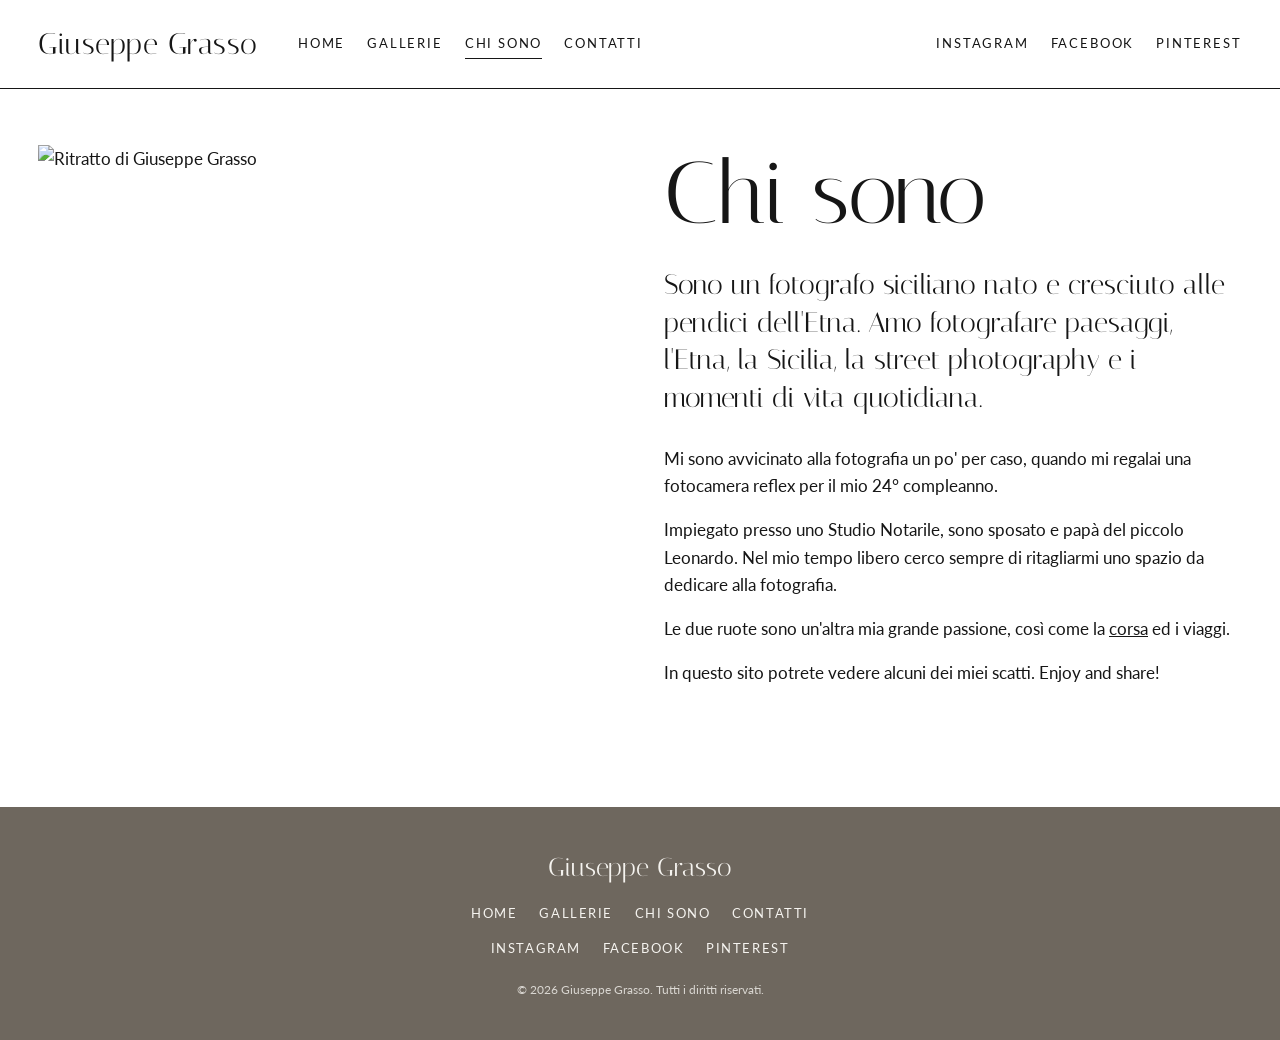
==== chi-sono.html @ 0d7d6e3c "Intestazione come nell'esempio e layout più largo - nome e menu a sinistra, social a destra, su tutt" ====
<!DOCTYPE html>
<html lang="it-it">
<head>
  <meta charset="utf-8">
  <meta name="viewport" content="width=device-width, initial-scale=1">
  <title>Chi sono – Giuseppe Grasso, fotografo siciliano</title>
  <meta name="description" content="Mi chiamo Giuseppe Grasso, fotografo siciliano appassionato di paesaggi, Etna e street photography.">
  <link rel="canonical" href="https://peppegrasso.it/chi-sono.html">
  <meta property="og:type" content="website">
  <meta property="og:title" content="Chi sono – Giuseppe Grasso, fotografo siciliano">
  <meta property="og:description" content="Mi chiamo Giuseppe Grasso, fotografo siciliano appassionato di paesaggi, Etna e street photography.">
  <meta property="og:url" content="https://peppegrasso.it/chi-sono.html">
  <meta property="og:image" content="https://peppegrasso.it/images/about.jpg">
  <link rel="preconnect" href="https://fonts.googleapis.com">
  <link rel="preconnect" href="https://fonts.gstatic.com" crossorigin>
  <link href="https://fonts.googleapis.com/css2?family=Italiana&family=Lato:wght@300;400;700&display=swap" rel="stylesheet">
  <link rel="stylesheet" href="css/site.css">
</head>
<body class="page-about">
<header class="site-header">
  <div class="header-left">
    <a class="brand" href="index.html">Giuseppe Grasso</a>
    <nav class="site-nav" aria-label="Principale">
      <a href="index.html">Home</a>
      <a href="gallerie.html">Gallerie</a>
      <a href="chi-sono.html" aria-current="page">Chi sono</a>
      <a href="contatti.html">Contatti</a>
    </nav>
  </div>
  <nav class="header-social" aria-label="Social">
    <a href="https://www.instagram.com/giuseppegrasso.me/" rel="noopener">Instagram</a>
    <a href="https://www.facebook.com/peppegrasso" rel="noopener">Facebook</a>
    <a href="https://www.pinterest.it/giuseppegrasso/boards/" rel="noopener">Pinterest</a>
  </nav>
</header>

<main>
  <section class="section about">
    <div class="about-photo">
      <img src="images/about.jpg" alt="Ritratto di Giuseppe Grasso" loading="lazy">
    </div>
    <div class="about-text">
      <h1>Chi sono</h1>
      <p class="lead">Sono un fotografo siciliano nato e cresciuto alle pendici dell'Etna. Amo fotografare paesaggi, l'Etna, la Sicilia, la street photography e i momenti di vita quotidiana.</p>
      <p>Mi sono avvicinato alla fotografia un po' per caso, quando mi regalai una fotocamera reflex per il mio 24° compleanno.</p>
      <p>Impiegato presso uno Studio Notarile, sono sposato e papà del piccolo Leonardo. Nel mio tempo libero cerco sempre di ritagliarmi uno spazio da dedicare alla fotografia.</p>
      <p>Le due ruote sono un'altra mia grande passione, così come la <a href="https://www.strava.com/athletes/12912325" rel="noopener">corsa</a> ed i viaggi.</p>
      <p>In questo sito potrete vedere alcuni dei miei scatti. Enjoy and share!</p>
    </div>
  </section>
</main>
<footer class="site-footer">
  <div class="footer-inner">
    <p class="footer-name">Giuseppe Grasso</p>
    <nav class="footer-nav" aria-label="Footer">
      <a href="index.html">Home</a>
      <a href="gallerie.html">Gallerie</a>
      <a href="chi-sono.html">Chi sono</a>
      <a href="contatti.html">Contatti</a>
    </nav>
    <p class="footer-social">
      <a href="https://www.instagram.com/giuseppegrasso.me/" rel="noopener">Instagram</a>
      <a href="https://www.facebook.com/peppegrasso" rel="noopener">Facebook</a>
      <a href="https://www.pinterest.it/giuseppegrasso/boards/" rel="noopener">Pinterest</a>
    </p>
    <p class="footer-copy">&copy; 2026 Giuseppe Grasso. Tutti i diritti riservati.</p>
  </div>
</footer>

</body>
</html>
---- css/site.css ----
/* Giuseppe Grasso – prototipo fase 3 */
:root {
  --bg: #ffffff;
  --grey: #f4f4f2;
  --text: #161616;
  --muted: #6b6b6b;
  --taupe: #6e675e;
  --taupe-text: #f5f3ef;
  --serif: 'Italiana', 'Times New Roman', serif;
  --sans: 'Lato', Arial, sans-serif;
  --gutter: clamp(16px, 3vw, 48px);
  --max: 1440px;
}
* { box-sizing: border-box; }
[hidden] { display: none !important; }
html { -webkit-text-size-adjust: 100%; }
body {
  margin: 0;
  background: var(--bg);
  color: var(--text);
  font-family: var(--sans);
  font-size: 17px;
  line-height: 1.6;
}
img { max-width: 100%; height: auto; display: block; }
a { color: inherit; }
h1, h2 { font-family: var(--serif); font-weight: 400; line-height: 1.1; margin: 0; }
h1 { font-size: clamp(48px, 7vw, 88px); }
h2 { font-size: clamp(32px, 4vw, 48px); }
p { margin: 0 0 1em; }

/* header */
.site-header {
  display: flex; flex-wrap: wrap; align-items: center; justify-content: space-between;
  gap: 12px 24px; padding: 20px var(--gutter); border-bottom: 1px solid var(--text);
}
.header-left { display: flex; flex-wrap: wrap; align-items: center; gap: 10px 40px; }
.header-social { display: flex; flex-wrap: wrap; gap: 6px 22px; }
.header-social a { font-size: 13px; text-transform: uppercase; letter-spacing: .14em; text-decoration: none; padding: 4px 0; border-bottom: 1px solid transparent; }
.header-social a:hover { border-bottom-color: var(--text); }
.brand { font-family: var(--serif); font-size: 30px; white-space: nowrap; text-decoration: none; letter-spacing: .5px; }
.site-nav { display: flex; flex-wrap: wrap; gap: 6px 22px; }
.site-nav a {
  font-size: 13px; text-transform: uppercase; letter-spacing: .14em; text-decoration: none;
  padding: 4px 0; border-bottom: 1px solid transparent;
}
.site-nav a:hover, .site-nav a[aria-current="page"] { border-bottom-color: var(--text); }

/* layout helpers */
main { display: block; }
.section { max-width: var(--max); margin: 0 auto; padding: 56px var(--gutter); }
.section-head { display: flex; align-items: baseline; justify-content: space-between; gap: 16px; margin-bottom: 24px; }
.more { font-size: 14px; text-decoration: underline; text-underline-offset: 4px; }

/* home */
.hero { position: relative; margin: 0; }
.hero img { width: 100%; height: min(78vh, 760px); min-height: 360px; object-fit: cover; }
.hero-caption {
  position: absolute; left: 0; right: 0; bottom: 0; padding: 48px var(--gutter) 28px;
  background: linear-gradient(to top, rgba(0,0,0,.45), transparent);
  color: #fff;
}
.hero-caption h1 { font-size: clamp(36px, 5vw, 64px); max-width: var(--max); margin: 0 auto; }
.genre-grid { display: grid; grid-template-columns: repeat(2, 1fr); gap: 16px; }
.genre-card { text-decoration: none; display: block; }
.genre-card img { width: 100%; aspect-ratio: 4 / 5; object-fit: cover; transition: opacity .3s; }
.genre-card:hover img { opacity: .85; }
.genre-name { display: block; margin-top: 10px; font-size: 14px; text-transform: uppercase; letter-spacing: .12em; }
.intro { padding-top: 0; }
.intro p { font-family: var(--serif); font-size: clamp(24px, 3vw, 34px); line-height: 1.3; max-width: 760px; }

/* gallerie */
.gallery-head { padding-bottom: 16px; }
.gallery-head h1 { font-size: clamp(48px, 6vw, 72px); margin-bottom: 20px; }
.toolbar { display: flex; flex-wrap: wrap; justify-content: space-between; align-items: center; gap: 16px; }
.filters, .sizes { display: flex; flex-wrap: wrap; gap: 8px; }
.chip {
  font: inherit; font-size: 13px; text-transform: uppercase; letter-spacing: .12em;
  padding: 8px 14px; border: 1px solid var(--text); background: transparent; color: var(--text); cursor: pointer;
}
.chip.is-active, .chip:hover { background: var(--text); color: #fff; }
.gallery { --cols: 4; column-count: var(--cols); column-gap: 14px; padding: 16px var(--gutter) 64px; max-width: var(--max); margin: 0 auto; }
.gallery[data-size="s"] { --cols: 6; }
.gallery[data-size="m"] { --cols: 4; }
.gallery[data-size="l"] { --cols: 2; }
.tile { margin: 0 0 14px; break-inside: avoid; }
.tile img { width: 100%; background: var(--grey); transition: opacity .3s; }
.tile-link:hover img { opacity: .88; }

/* lightbox */
.lb {
  position: fixed; inset: 0; z-index: 50; background: rgba(12,12,12,.94);
  display: flex; align-items: center; justify-content: center; padding: 56px 56px 40px;
}
.lb figure { margin: 0; max-width: 100%; max-height: 100%; text-align: center; }
.lb img { max-width: 100%; max-height: calc(100vh - 120px); margin: 0 auto; object-fit: contain; }
.lb figcaption { color: #ddd; font-size: 14px; margin-top: 10px; min-height: 1.4em; }
.lb button {
  position: absolute; background: transparent; border: 0; color: #fff; cursor: pointer;
  font-size: 40px; line-height: 1; padding: 8px 14px; font-family: var(--sans);
}
.lb-close { top: 8px; right: 8px; font-size: 36px; }
.lb-prev { left: 4px; top: 50%; transform: translateY(-50%); }
.lb-next { right: 4px; top: 50%; transform: translateY(-50%); }

/* chi sono */
.about { display: grid; grid-template-columns: 1fr 1fr; gap: 48px; align-items: start; }
.about-photo img { width: 100%; }
.about-text h1 { margin-bottom: 24px; }
.lead { font-family: var(--serif); font-size: clamp(22px, 2.4vw, 28px); line-height: 1.35; }

/* contatti */
.contact { display: grid; grid-template-columns: 1fr 1.2fr; gap: 56px; align-items: start; }
.contact-intro h1 { margin-bottom: 24px; }
.contact-intro .mail a { font-size: 18px; }
.contact-intro .where { color: var(--muted); }
.contact-form { display: flex; flex-direction: column; gap: 6px; }
.contact-form label { font-size: 13px; text-transform: uppercase; letter-spacing: .12em; margin-top: 14px; }
.contact-form input, .contact-form textarea {
  font: inherit; font-size: 16px; padding: 10px 0; border: 0; border-bottom: 1px solid var(--text);
  background: transparent; border-radius: 0; width: 100%;
}
.contact-form textarea { resize: vertical; }
.contact-form input:focus, .contact-form textarea:focus { outline: 2px solid var(--taupe); outline-offset: 2px; }
.btn {
  align-self: flex-start; margin-top: 24px; font: inherit; font-size: 14px; text-transform: uppercase; letter-spacing: .14em;
  padding: 14px 32px; background: var(--text); color: #fff; border: 0; cursor: pointer;
}
.btn:hover { background: var(--taupe); }

/* footer */
.site-footer { background: var(--taupe); color: var(--taupe-text); margin-top: 48px; }
.footer-inner { max-width: var(--max); margin: 0 auto; padding: 40px var(--gutter); display: flex; flex-direction: column; align-items: center; gap: 14px; text-align: center; }
.footer-name { font-family: var(--serif); font-size: 26px; margin: 0; }
.footer-nav, .footer-social { display: flex; flex-wrap: wrap; justify-content: center; gap: 8px 22px; margin: 0; font-size: 13px; text-transform: uppercase; letter-spacing: .12em; }
.footer-nav a, .footer-social a { color: var(--taupe-text); text-decoration: none; }
.footer-nav a:hover, .footer-social a:hover { text-decoration: underline; }
.footer-copy { margin: 8px 0 0; font-size: 12px; opacity: .8; }

/* responsive */
@media (min-width: 720px) {
  .genre-grid { grid-template-columns: repeat(5, 1fr); }
}
@media (max-width: 719px) {
  .gallery[data-size="s"] { --cols: 3; }
  .gallery[data-size="m"] { --cols: 2; }
  .gallery[data-size="l"] { --cols: 1; }
  .lb { padding: 48px 12px 32px; }
  .lb-prev, .lb-next { font-size: 34px; }
  .about, .contact { grid-template-columns: 1fr; gap: 32px; }
}

/* home: intestazione grande con il nome */
.site-header--home {
  flex-direction: column; align-items: center; justify-content: center; text-align: center;
  padding: 36px var(--gutter) 0; gap: 18px; border-bottom: 0;
}
.brand-big {
  font-family: var(--serif); font-size: clamp(54px, 9vw, 116px); line-height: 1;
  letter-spacing: .01em; text-decoration: none; text-align: center;
}
.site-header--home .site-nav {
  justify-content: center; width: 100%; max-width: var(--max);
  border-top: 1px solid var(--text); border-bottom: 1px solid var(--text);
  padding: 14px 0; margin: 0 auto;
}
/* home: card gallerie più grandi, 3 per riga (le ultime due centrate) */
@media (min-width: 720px) {
  .genre-grid { display: flex; flex-wrap: wrap; justify-content: center; gap: 24px; }
  .genre-grid .genre-card { flex: 0 0 calc((100% - 48px) / 3); }
  .genre-card img { aspect-ratio: 4 / 5; }
  .genre-name { font-size: 15px; }
}

/* gallerie: selezione impilata per genere */
.genre-nav { display: flex; flex-wrap: wrap; gap: 8px; margin-top: 24px; }
.genre-nav .chip { text-decoration: none; display: inline-block; }
.genre-nav .chip.is-active { background: var(--text); color: #fff; }
.stack { max-width: 1200px; margin: 0 auto; padding: 48px var(--gutter) 0; }
.stack-head { margin-bottom: 48px; }
.stack-head h2 { font-size: clamp(40px, 5vw, 64px); margin-bottom: 12px; }
.stack-head p { color: var(--muted); font-size: 18px; margin: 0; }
.stack-photos figure { margin: 0 0 64px; }
.stack-photos img { width: 100%; height: auto; background: var(--grey); }
.stack-foot {
  display: flex; flex-wrap: wrap; justify-content: space-between; align-items: center; gap: 20px;
  padding: 28px 0 72px; border-top: 1px solid var(--text);
}
.stack-pn { display: flex; flex-wrap: wrap; gap: 24px 40px; }
.stack-pn a { font-family: var(--serif); font-size: clamp(24px, 3vw, 34px); text-decoration: none; }
.stack-pn a:hover { text-decoration: underline; text-underline-offset: 6px; }
.btn-link {
  background: none; border: 0; padding: 0; font: inherit; font-size: 14px; cursor: pointer;
  text-decoration: underline; text-underline-offset: 4px; color: var(--text);
}
.grid-title { font-size: clamp(32px, 4vw, 48px); margin-top: 20px; }

/* home: cinque gallerie come riquadri grandi */
.home-grid { display: grid; grid-template-columns: 1fr 1fr; gap: 64px 28px; max-width: var(--max); margin: 56px auto 0; padding: 0 var(--gutter); }
.home-grid .card { text-decoration: none; display: block; }
.home-grid figure { margin: 0; }
.home-grid img { width: 100%; aspect-ratio: 4 / 3; object-fit: cover; background: var(--grey); transition: opacity .3s; }
.home-grid .card:hover img { opacity: .9; }
.home-grid figcaption { font-family: var(--serif); font-size: 28px; margin-top: 14px; }
.home-grid .card:last-child:nth-child(odd) { grid-column: 1 / -1; }
.home-grid .card:last-child:nth-child(odd) img { aspect-ratio: 21 / 8; }
.home-intro { max-width: 760px; margin: 112px auto 112px; padding: 0 var(--gutter); }
.home-intro p { font-family: var(--serif); font-size: clamp(28px, 3.4vw, 40px); line-height: 1.3; margin-bottom: 28px; }
@media (max-width: 719px) {
  .home-grid { grid-template-columns: 1fr; gap: 48px; }
  .home-grid .card:last-child:nth-child(odd) img { aspect-ratio: 4 / 3; }
  .home-grid figcaption { font-size: 24px; }
}

/* header: nome e menu a sinistra, social a destra */
@media (max-width: 719px) {
  .header-left { gap: 10px 22px; }
  .header-social { width: 100%; justify-content: flex-start; }
}
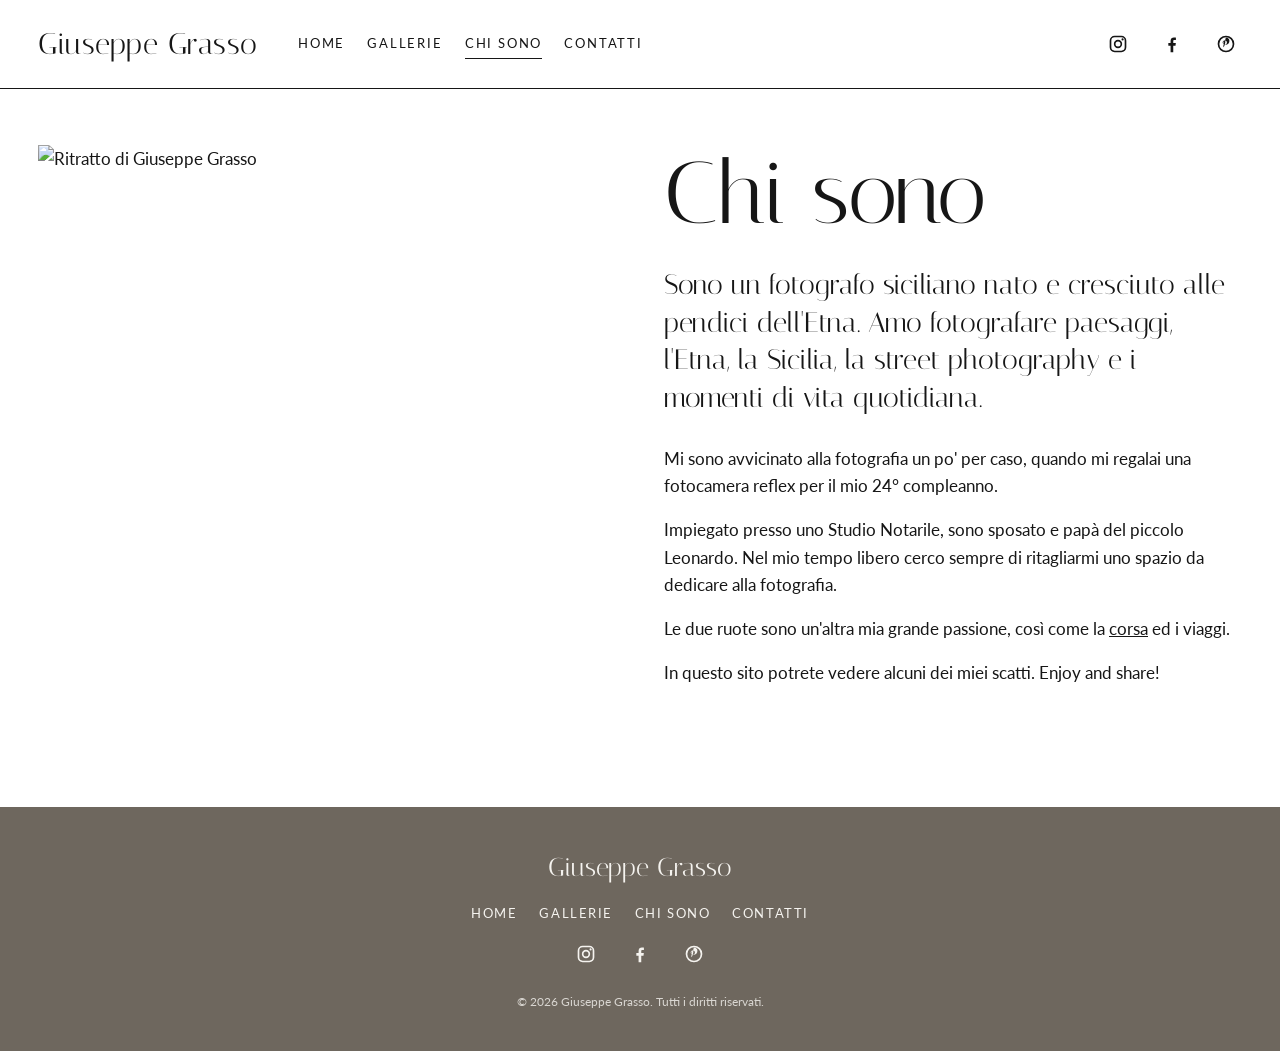
==== commit 2f24876e: "Social: icone al posto del testo, in alto e nel piè di pagina Co-Authored-By: Claude Haiku 5.5 <nore" ====
--- a/chi-sono.html
+++ b/chi-sono.html
@@ -28,9 +28,9 @@
     </nav>
   </div>
   <nav class="header-social" aria-label="Social">
-    <a href="https://www.instagram.com/giuseppegrasso.me/" rel="noopener">Instagram</a>
-    <a href="https://www.facebook.com/peppegrasso" rel="noopener">Facebook</a>
-    <a href="https://www.pinterest.it/giuseppegrasso/boards/" rel="noopener">Pinterest</a>
+    <a href="https://www.instagram.com/giuseppegrasso.me/" rel="noopener" aria-label="Instagram" title="Instagram"><svg viewBox="0 0 24 24" width="20" height="20" aria-hidden="true" focusable="false"><rect x="3" y="3" width="18" height="18" rx="5" fill="none" stroke="currentColor" stroke-width="2"/><circle cx="12" cy="12" r="4" fill="none" stroke="currentColor" stroke-width="2"/><circle cx="17.5" cy="6.5" r="1.3" fill="currentColor"/></svg></a>
+    <a href="https://www.facebook.com/peppegrasso" rel="noopener" aria-label="Facebook" title="Facebook"><svg viewBox="0 0 24 24" width="20" height="20" aria-hidden="true" focusable="false"><path fill="currentColor" d="M13.5 22v-8h2.7l.4-3.2h-3.1V8.8c0-.9.3-1.5 1.6-1.5h1.6V4.4c-.3 0-1.3-.1-2.4-.1-2.4 0-4 1.4-4 4.1v2.4H7.6V14h2.7v8z"/></svg></a>
+    <a href="https://www.pinterest.it/giuseppegrasso/boards/" rel="noopener" aria-label="Pinterest" title="Pinterest"><svg viewBox="0 0 24 24" width="20" height="20" aria-hidden="true" focusable="false"><circle cx="12" cy="12" r="9" fill="none" stroke="currentColor" stroke-width="2"/><path fill="currentColor" d="M11 7.5c-1.9 0-3 1.3-3 2.8 0 .8.3 1.4.9 1.7.1 0 .2 0 .2-.1l.1-.4c0-.1 0-.2-.1-.3-.2-.2-.3-.5-.3-.9 0-1.2.9-2.3 2.3-2.3 1.3 0 2 .8 2 1.8 0 1.4-.6 2.5-1.5 2.5-.5 0-.9-.4-.8-1 .2-.7.5-1.5.5-2 0-.5-.3-.9-.8-.9-.6 0-1.1.6-1.1 1.5 0 .5.2.9.2.9l-.7 3c-.2.9 0 2 0 2.1h.1c.1-.1.9-1.1 1.2-2.1l.5-1.9c.2.5.9.9 1.7.9 2.2 0 3.7-2 3.7-4.7 0-2-1.7-3.9-4.3-3.9z"/></svg></a>
   </nav>
 </header>
 
@@ -59,9 +59,9 @@
       <a href="contatti.html">Contatti</a>
     </nav>
     <p class="footer-social">
-      <a href="https://www.instagram.com/giuseppegrasso.me/" rel="noopener">Instagram</a>
-      <a href="https://www.facebook.com/peppegrasso" rel="noopener">Facebook</a>
-      <a href="https://www.pinterest.it/giuseppegrasso/boards/" rel="noopener">Pinterest</a>
+      <a href="https://www.instagram.com/giuseppegrasso.me/" rel="noopener" aria-label="Instagram" title="Instagram"><svg viewBox="0 0 24 24" width="20" height="20" aria-hidden="true" focusable="false"><rect x="3" y="3" width="18" height="18" rx="5" fill="none" stroke="currentColor" stroke-width="2"/><circle cx="12" cy="12" r="4" fill="none" stroke="currentColor" stroke-width="2"/><circle cx="17.5" cy="6.5" r="1.3" fill="currentColor"/></svg></a>
+      <a href="https://www.facebook.com/peppegrasso" rel="noopener" aria-label="Facebook" title="Facebook"><svg viewBox="0 0 24 24" width="20" height="20" aria-hidden="true" focusable="false"><path fill="currentColor" d="M13.5 22v-8h2.7l.4-3.2h-3.1V8.8c0-.9.3-1.5 1.6-1.5h1.6V4.4c-.3 0-1.3-.1-2.4-.1-2.4 0-4 1.4-4 4.1v2.4H7.6V14h2.7v8z"/></svg></a>
+      <a href="https://www.pinterest.it/giuseppegrasso/boards/" rel="noopener" aria-label="Pinterest" title="Pinterest"><svg viewBox="0 0 24 24" width="20" height="20" aria-hidden="true" focusable="false"><circle cx="12" cy="12" r="9" fill="none" stroke="currentColor" stroke-width="2"/><path fill="currentColor" d="M11 7.5c-1.9 0-3 1.3-3 2.8 0 .8.3 1.4.9 1.7.1 0 .2 0 .2-.1l.1-.4c0-.1 0-.2-.1-.3-.2-.2-.3-.5-.3-.9 0-1.2.9-2.3 2.3-2.3 1.3 0 2 .8 2 1.8 0 1.4-.6 2.5-1.5 2.5-.5 0-.9-.4-.8-1 .2-.7.5-1.5.5-2 0-.5-.3-.9-.8-.9-.6 0-1.1.6-1.1 1.5 0 .5.2.9.2.9l-.7 3c-.2.9 0 2 0 2.1h.1c.1-.1.9-1.1 1.2-2.1l.5-1.9c.2.5.9.9 1.7.9 2.2 0 3.7-2 3.7-4.7 0-2-1.7-3.9-4.3-3.9z"/></svg></a>
     </p>
     <p class="footer-copy">&copy; 2026 Giuseppe Grasso. Tutti i diritti riservati.</p>
   </div>
--- a/css/site.css
+++ b/css/site.css
@@ -217,3 +217,8 @@
   .header-left { gap: 10px 22px; }
   .header-social { width: 100%; justify-content: flex-start; }
 }
+
+/* icone social */
+.header-social a, .footer-social a { display: inline-flex; align-items: center; justify-content: center; line-height: 0; padding: 6px; }
+.header-social a svg { width: 20px; height: 20px; }
+.footer-social a svg { width: 20px; height: 20px; }
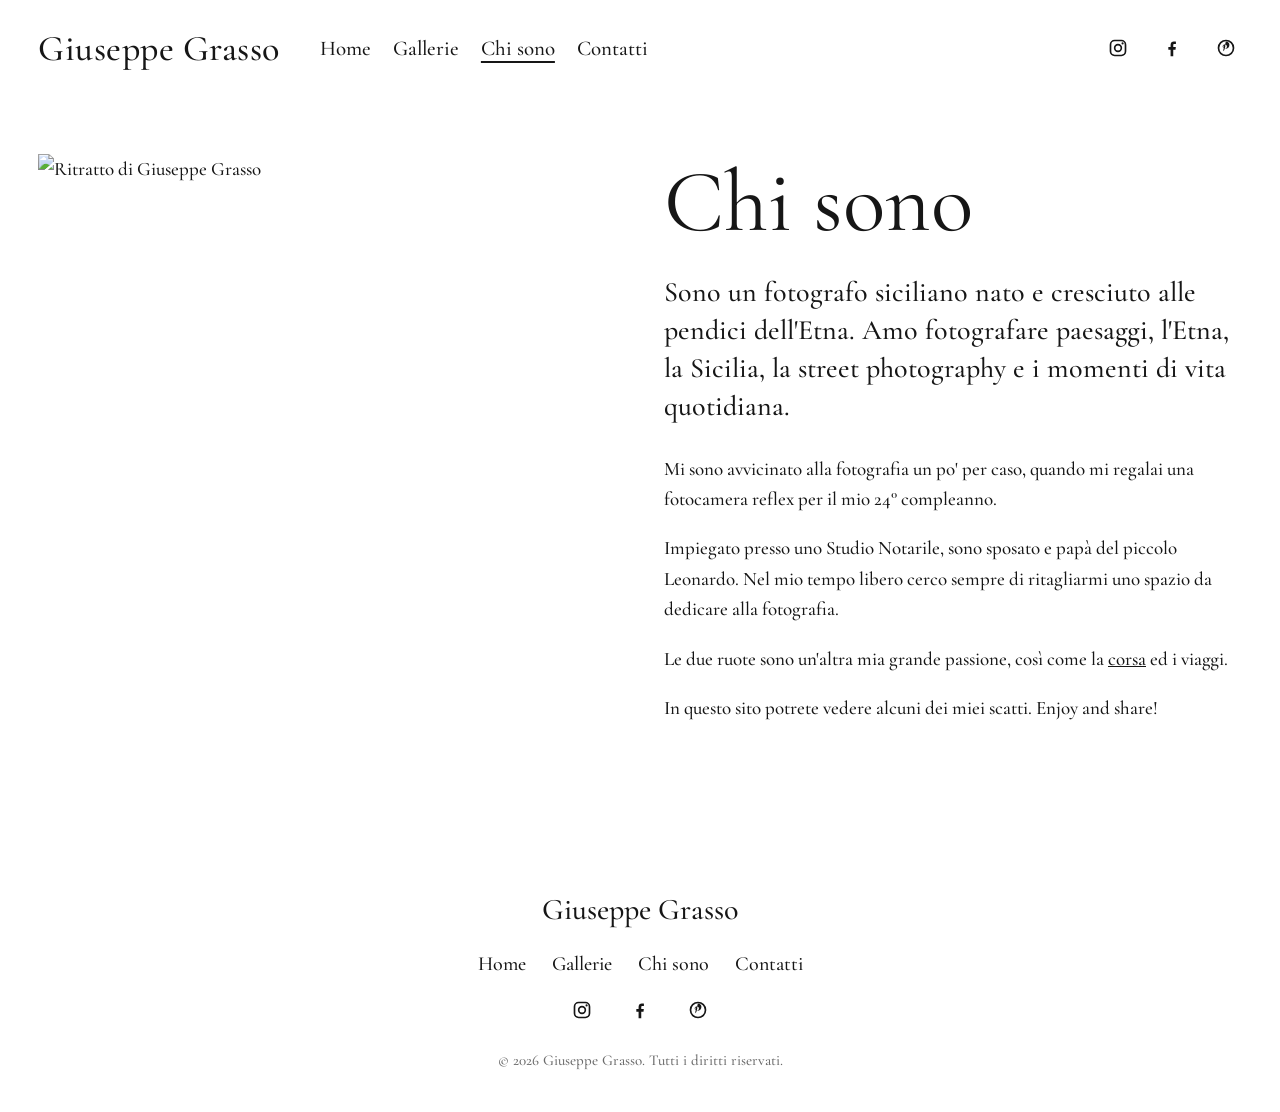
==== commit eb0e62f8: "Stile: font Cormorant Garamond, menu minuscolo, footer bianco - font come nell'esempio (Cormorant Ga" ====
--- a/chi-sono.html
+++ b/chi-sono.html
@@ -13,7 +13,7 @@
   <meta property="og:image" content="https://peppegrasso.it/images/about.jpg">
   <link rel="preconnect" href="https://fonts.googleapis.com">
   <link rel="preconnect" href="https://fonts.gstatic.com" crossorigin>
-  <link href="https://fonts.googleapis.com/css2?family=Italiana&family=Lato:wght@300;400;700&display=swap" rel="stylesheet">
+  <link href="https://fonts.googleapis.com/css2?family=Cormorant+Garamond:ital,wght@0,400;0,500;0,600;1,400&display=swap" rel="stylesheet">
   <link rel="stylesheet" href="css/site.css">
 </head>
 <body class="page-about">
--- a/css/site.css
+++ b/css/site.css
@@ -6,8 +6,8 @@
   --muted: #6b6b6b;
   --taupe: #6e675e;
   --taupe-text: #f5f3ef;
-  --serif: 'Italiana', 'Times New Roman', serif;
-  --sans: 'Lato', Arial, sans-serif;
+  --serif: 'Cormorant Garamond', Georgia, serif;
+  --sans: 'Cormorant Garamond', Georgia, serif;
   --gutter: clamp(16px, 3vw, 48px);
   --max: 1440px;
 }
@@ -19,7 +19,8 @@
   background: var(--bg);
   color: var(--text);
   font-family: var(--sans);
-  font-size: 17px;
+  font-size: 19px;
+  font-weight: 500;
   line-height: 1.6;
 }
 img { max-width: 100%; height: auto; display: block; }
@@ -32,19 +33,18 @@
 /* header */
 .site-header {
   display: flex; flex-wrap: wrap; align-items: center; justify-content: space-between;
-  gap: 12px 24px; padding: 20px var(--gutter); border-bottom: 1px solid var(--text);
+  gap: 12px 24px; padding: 20px var(--gutter);
 }
 .header-left { display: flex; flex-wrap: wrap; align-items: center; gap: 10px 40px; }
 .header-social { display: flex; flex-wrap: wrap; gap: 6px 22px; }
 .header-social a { font-size: 13px; text-transform: uppercase; letter-spacing: .14em; text-decoration: none; padding: 4px 0; border-bottom: 1px solid transparent; }
 .header-social a:hover { border-bottom-color: var(--text); }
-.brand { font-family: var(--serif); font-size: 30px; white-space: nowrap; text-decoration: none; letter-spacing: .5px; }
+.brand { font-family: var(--serif); font-size: 36px; font-weight: 500; white-space: nowrap; text-decoration: none; letter-spacing: .5px; }
 .site-nav { display: flex; flex-wrap: wrap; gap: 6px 22px; }
 .site-nav a {
-  font-size: 13px; text-transform: uppercase; letter-spacing: .14em; text-decoration: none;
-  padding: 4px 0; border-bottom: 1px solid transparent;
-}
-.site-nav a:hover, .site-nav a[aria-current="page"] { border-bottom-color: var(--text); }
+  font-size: 21px; text-decoration: none; padding: 4px 0;
+}
+.site-nav a:hover, .site-nav a[aria-current="page"] { text-decoration: underline; text-underline-offset: 6px; }
 
 /* layout helpers */
 main { display: block; }
@@ -129,13 +129,13 @@
 .btn:hover { background: var(--taupe); }
 
 /* footer */
-.site-footer { background: var(--taupe); color: var(--taupe-text); margin-top: 48px; }
+.site-footer { background: var(--bg); color: var(--text); margin-top: 48px; }
 .footer-inner { max-width: var(--max); margin: 0 auto; padding: 40px var(--gutter); display: flex; flex-direction: column; align-items: center; gap: 14px; text-align: center; }
-.footer-name { font-family: var(--serif); font-size: 26px; margin: 0; }
-.footer-nav, .footer-social { display: flex; flex-wrap: wrap; justify-content: center; gap: 8px 22px; margin: 0; font-size: 13px; text-transform: uppercase; letter-spacing: .12em; }
-.footer-nav a, .footer-social a { color: var(--taupe-text); text-decoration: none; }
+.footer-name { font-family: var(--serif); font-size: 30px; font-weight: 500; margin: 0; }
+.footer-nav, .footer-social { display: flex; flex-wrap: wrap; justify-content: center; gap: 8px 26px; margin: 0; font-size: 20px; }
+.footer-nav a, .footer-social a { color: var(--text); text-decoration: none; }
 .footer-nav a:hover, .footer-social a:hover { text-decoration: underline; }
-.footer-copy { margin: 8px 0 0; font-size: 12px; opacity: .8; }
+.footer-copy { margin: 8px 0 0; font-size: 15px; color: var(--muted); }
 
 /* responsive */
 @media (min-width: 720px) {
@@ -180,7 +180,7 @@
 .stack-head { margin-bottom: 48px; }
 .stack-head h2 { font-size: clamp(40px, 5vw, 64px); margin-bottom: 12px; }
 .stack-head p { color: var(--muted); font-size: 18px; margin: 0; }
-.stack-photos figure { margin: 0 0 64px; }
+.stack-photos figure { margin: 0 0 clamp(72px, 10vw, 140px); }
 .stack-photos img { width: 100%; height: auto; background: var(--grey); }
 .stack-foot {
   display: flex; flex-wrap: wrap; justify-content: space-between; align-items: center; gap: 20px;
@@ -196,7 +196,7 @@
 .grid-title { font-size: clamp(32px, 4vw, 48px); margin-top: 20px; }
 
 /* home: cinque gallerie come riquadri grandi */
-.home-grid { display: grid; grid-template-columns: 1fr 1fr; gap: 64px 28px; max-width: var(--max); margin: 56px auto 0; padding: 0 var(--gutter); }
+.home-grid { display: grid; grid-template-columns: 1fr 1fr; column-gap: clamp(32px, 5vw, 88px); row-gap: clamp(72px, 9vw, 140px); max-width: var(--max); margin: 56px auto 0; padding: 0 var(--gutter); }
 .home-grid .card { text-decoration: none; display: block; }
 .home-grid figure { margin: 0; }
 .home-grid img { width: 100%; aspect-ratio: 4 / 3; object-fit: cover; background: var(--grey); transition: opacity .3s; }
@@ -207,7 +207,7 @@
 .home-intro { max-width: 760px; margin: 112px auto 112px; padding: 0 var(--gutter); }
 .home-intro p { font-family: var(--serif); font-size: clamp(28px, 3.4vw, 40px); line-height: 1.3; margin-bottom: 28px; }
 @media (max-width: 719px) {
-  .home-grid { grid-template-columns: 1fr; gap: 48px; }
+  .home-grid { grid-template-columns: 1fr; row-gap: 72px; }
   .home-grid .card:last-child:nth-child(odd) img { aspect-ratio: 4 / 3; }
   .home-grid figcaption { font-size: 24px; }
 }
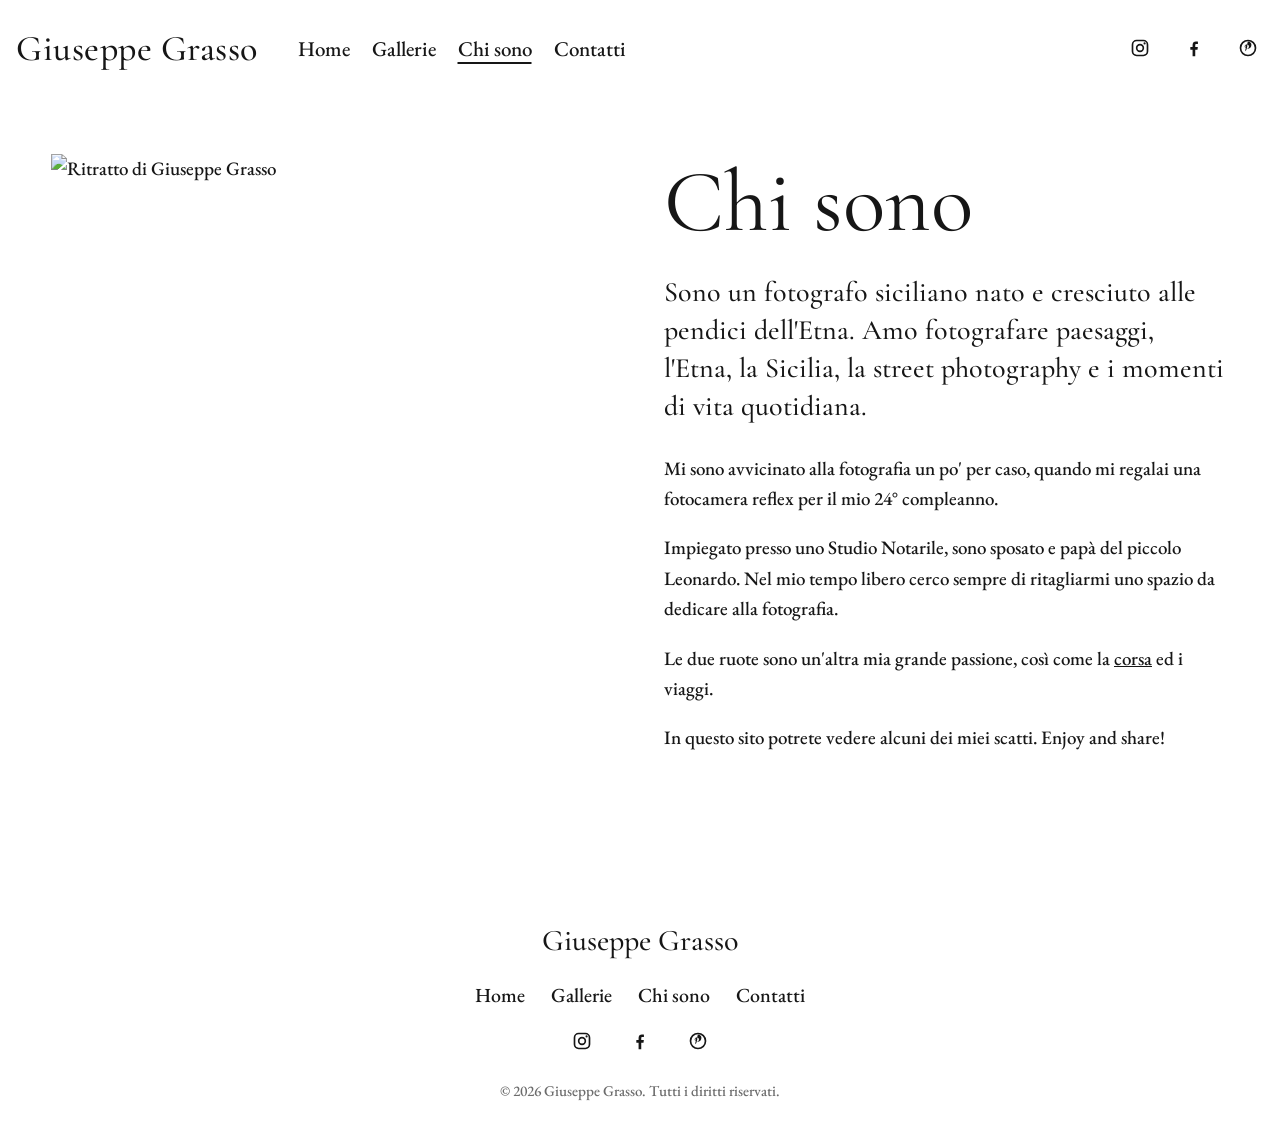
==== commit a6cf848b: "Font: EB Garamond per menu e testo Co-Authored-By: Claude Haiku 5.5 <noreply@anthropic.com> Claude-S" ====
--- a/chi-sono.html
+++ b/chi-sono.html
@@ -13,7 +13,7 @@
   <meta property="og:image" content="https://peppegrasso.it/images/about.jpg">
   <link rel="preconnect" href="https://fonts.googleapis.com">
   <link rel="preconnect" href="https://fonts.gstatic.com" crossorigin>
-  <link href="https://fonts.googleapis.com/css2?family=Cormorant+Garamond:ital,wght@0,400;0,500;0,600;1,400&display=swap" rel="stylesheet">
+  <link href="https://fonts.googleapis.com/css2?family=Cormorant+Garamond:ital,wght@0,400;0,500;0,600;1,400&family=EB+Garamond:ital,wght@0,400;0,500;1,400&display=swap" rel="stylesheet">
   <link rel="stylesheet" href="css/site.css">
 </head>
 <body class="page-about">
--- a/css/site.css
+++ b/css/site.css
@@ -7,9 +7,9 @@
   --taupe: #6e675e;
   --taupe-text: #f5f3ef;
   --serif: 'Cormorant Garamond', Georgia, serif;
-  --sans: 'Cormorant Garamond', Georgia, serif;
-  --gutter: clamp(16px, 3vw, 48px);
-  --max: 1440px;
+  --sans: 'EB Garamond', 'Cormorant Garamond', Georgia, serif;
+  --gutter: clamp(24px, 4vw, 96px);
+  --max: 1920px;
 }
 * { box-sizing: border-box; }
 [hidden] { display: none !important; }
@@ -33,7 +33,7 @@
 /* header */
 .site-header {
   display: flex; flex-wrap: wrap; align-items: center; justify-content: space-between;
-  gap: 12px 24px; padding: 20px var(--gutter);
+  gap: 12px 24px; padding: 20px clamp(16px, 1.2vw, 28px);
 }
 .header-left { display: flex; flex-wrap: wrap; align-items: center; gap: 10px 40px; }
 .header-social { display: flex; flex-wrap: wrap; gap: 6px 22px; }
@@ -176,7 +176,7 @@
 .genre-nav { display: flex; flex-wrap: wrap; gap: 8px; margin-top: 24px; }
 .genre-nav .chip { text-decoration: none; display: inline-block; }
 .genre-nav .chip.is-active { background: var(--text); color: #fff; }
-.stack { max-width: 1200px; margin: 0 auto; padding: 48px var(--gutter) 0; }
+.stack { max-width: 1400px; margin: 0 auto; padding: 48px var(--gutter) 0; }
 .stack-head { margin-bottom: 48px; }
 .stack-head h2 { font-size: clamp(40px, 5vw, 64px); margin-bottom: 12px; }
 .stack-head p { color: var(--muted); font-size: 18px; margin: 0; }
@@ -196,7 +196,7 @@
 .grid-title { font-size: clamp(32px, 4vw, 48px); margin-top: 20px; }
 
 /* home: cinque gallerie come riquadri grandi */
-.home-grid { display: grid; grid-template-columns: 1fr 1fr; column-gap: clamp(32px, 5vw, 88px); row-gap: clamp(72px, 9vw, 140px); max-width: var(--max); margin: 56px auto 0; padding: 0 var(--gutter); }
+.home-grid { display: grid; grid-template-columns: 1fr 1fr; column-gap: clamp(32px, 4.5vw, 96px); row-gap: clamp(80px, 9vw, 160px); max-width: var(--max); margin: clamp(56px, 7vw, 130px) auto 0; padding: 0 var(--gutter); }
 .home-grid .card { text-decoration: none; display: block; }
 .home-grid figure { margin: 0; }
 .home-grid img { width: 100%; aspect-ratio: 4 / 3; object-fit: cover; background: var(--grey); transition: opacity .3s; }
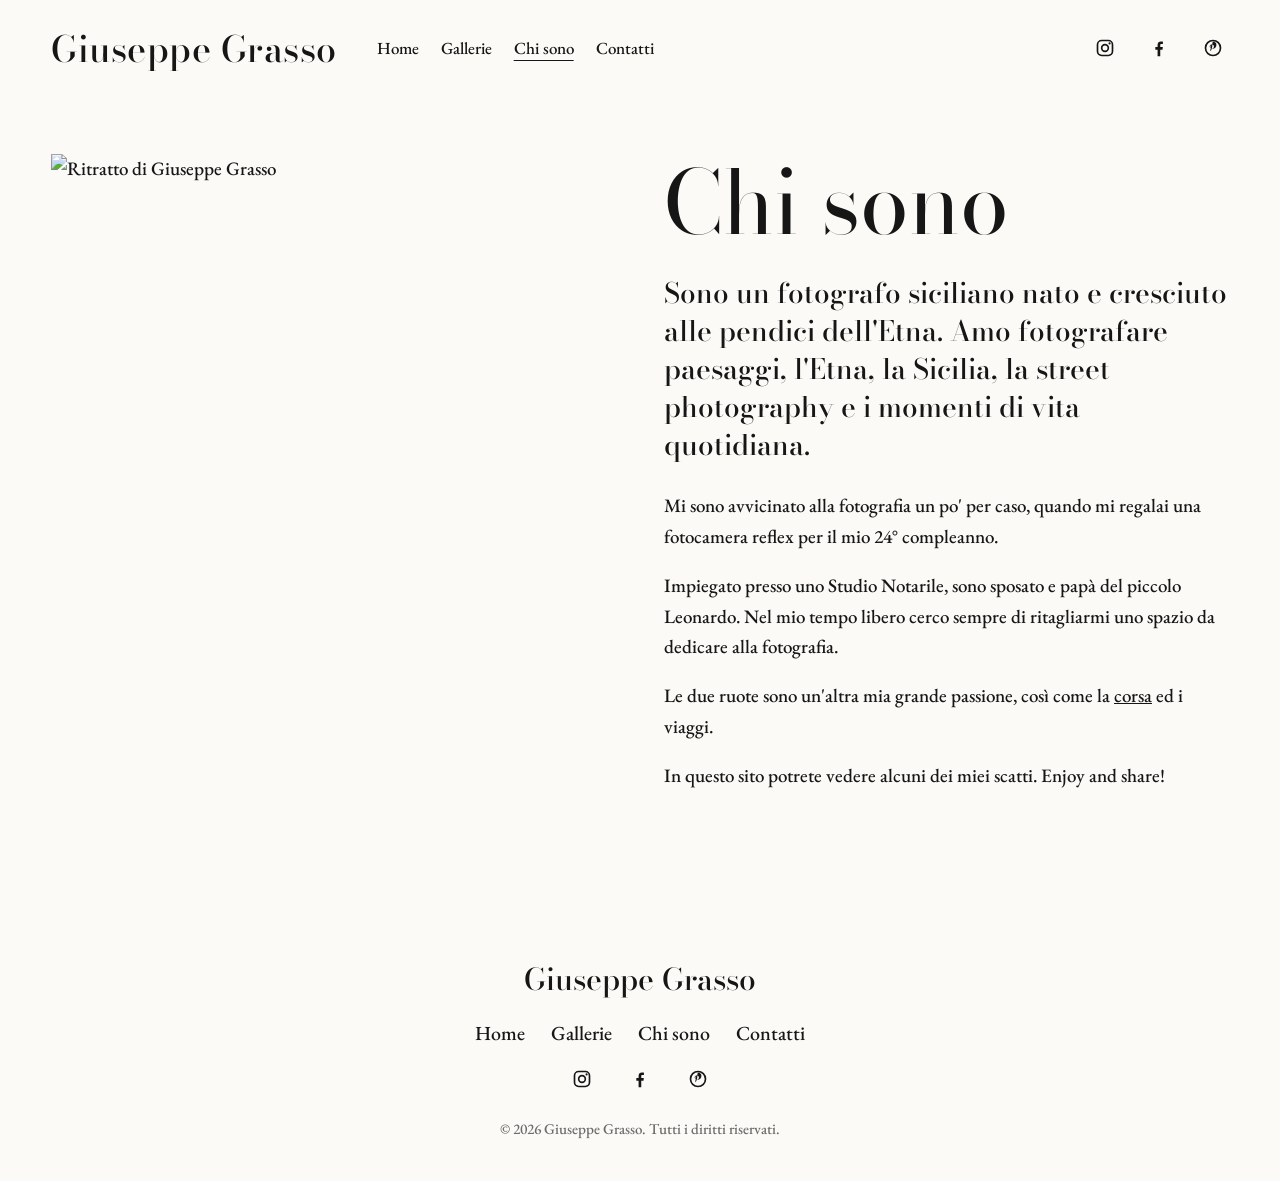
==== commit 1ab1f554: "Titoli in Bodoni Moda al posto di Cormorant Garamond Co-Authored-By: Claude Haiku 5.5 <noreply@anthr" ====
--- a/chi-sono.html
+++ b/chi-sono.html
@@ -13,7 +13,7 @@
   <meta property="og:image" content="https://peppegrasso.it/images/about.jpg">
   <link rel="preconnect" href="https://fonts.googleapis.com">
   <link rel="preconnect" href="https://fonts.gstatic.com" crossorigin>
-  <link href="https://fonts.googleapis.com/css2?family=Cormorant+Garamond:ital,wght@0,400;0,500;0,600;1,400&family=EB+Garamond:ital,wght@0,400;0,500;1,400&display=swap" rel="stylesheet">
+  <link href="https://fonts.googleapis.com/css2?family=Bodoni+Moda:ital,wght@0,400;0,500;0,600;1,400&family=EB+Garamond:ital,wght@0,400;0,500;1,400&display=swap" rel="stylesheet">
   <link rel="stylesheet" href="css/site.css">
 </head>
 <body class="page-about">
--- a/css/site.css
+++ b/css/site.css
@@ -1,13 +1,13 @@
 /* Giuseppe Grasso – prototipo fase 3 */
 :root {
-  --bg: #ffffff;
+  --bg: #fbfaf7;
   --grey: #f4f4f2;
   --text: #161616;
   --muted: #6b6b6b;
   --taupe: #6e675e;
   --taupe-text: #f5f3ef;
-  --serif: 'Cormorant Garamond', Georgia, serif;
-  --sans: 'EB Garamond', 'Cormorant Garamond', Georgia, serif;
+  --serif: 'Bodoni Moda', Georgia, serif;
+  --sans: 'EB Garamond', 'Bodoni Moda', Georgia, serif;
   --gutter: clamp(24px, 4vw, 96px);
   --max: 1920px;
 }
@@ -33,7 +33,7 @@
 /* header */
 .site-header {
   display: flex; flex-wrap: wrap; align-items: center; justify-content: space-between;
-  gap: 12px 24px; padding: 20px clamp(16px, 1.2vw, 28px);
+  gap: 12px 24px; padding: 20px var(--gutter);
 }
 .header-left { display: flex; flex-wrap: wrap; align-items: center; gap: 10px 40px; }
 .header-social { display: flex; flex-wrap: wrap; gap: 6px 22px; }
@@ -42,7 +42,7 @@
 .brand { font-family: var(--serif); font-size: 36px; font-weight: 500; white-space: nowrap; text-decoration: none; letter-spacing: .5px; }
 .site-nav { display: flex; flex-wrap: wrap; gap: 6px 22px; }
 .site-nav a {
-  font-size: 21px; text-decoration: none; padding: 4px 0;
+  font-size: 17px; text-decoration: none; padding: 4px 0;
 }
 .site-nav a:hover, .site-nav a[aria-current="page"] { text-decoration: underline; text-underline-offset: 6px; }
 
@@ -89,14 +89,15 @@
 
 /* lightbox */
 .lb {
-  position: fixed; inset: 0; z-index: 50; background: rgba(12,12,12,.94);
-  display: flex; align-items: center; justify-content: center; padding: 56px 56px 40px;
+  position: fixed; inset: 0; z-index: 50; background: rgba(251,250,247,.9);
+  backdrop-filter: blur(3px); -webkit-backdrop-filter: blur(3px);
+  display: flex; align-items: center; justify-content: center; padding: 56px 72px 40px;
 }
 .lb figure { margin: 0; max-width: 100%; max-height: 100%; text-align: center; }
-.lb img { max-width: 100%; max-height: calc(100vh - 120px); margin: 0 auto; object-fit: contain; }
-.lb figcaption { color: #ddd; font-size: 14px; margin-top: 10px; min-height: 1.4em; }
+.lb img { max-width: 100%; max-height: calc(100vh - 120px); margin: 0 auto; object-fit: contain; box-shadow: none; }
+.lb figcaption { color: var(--muted); font-size: 14px; margin-top: 10px; min-height: 1.4em; }
 .lb button {
-  position: absolute; background: transparent; border: 0; color: #fff; cursor: pointer;
+  position: absolute; background: transparent; border: 0; color: var(--text); cursor: pointer;
   font-size: 40px; line-height: 1; padding: 8px 14px; font-family: var(--sans);
 }
 .lb-close { top: 8px; right: 8px; font-size: 36px; }
@@ -176,6 +177,7 @@
 .genre-nav { display: flex; flex-wrap: wrap; gap: 8px; margin-top: 24px; }
 .genre-nav .chip { text-decoration: none; display: inline-block; }
 .genre-nav .chip.is-active { background: var(--text); color: #fff; }
+.gallery-head { max-width: 1400px; }
 .stack { max-width: 1400px; margin: 0 auto; padding: 48px var(--gutter) 0; }
 .stack-head { margin-bottom: 48px; }
 .stack-head h2 { font-size: clamp(40px, 5vw, 64px); margin-bottom: 12px; }
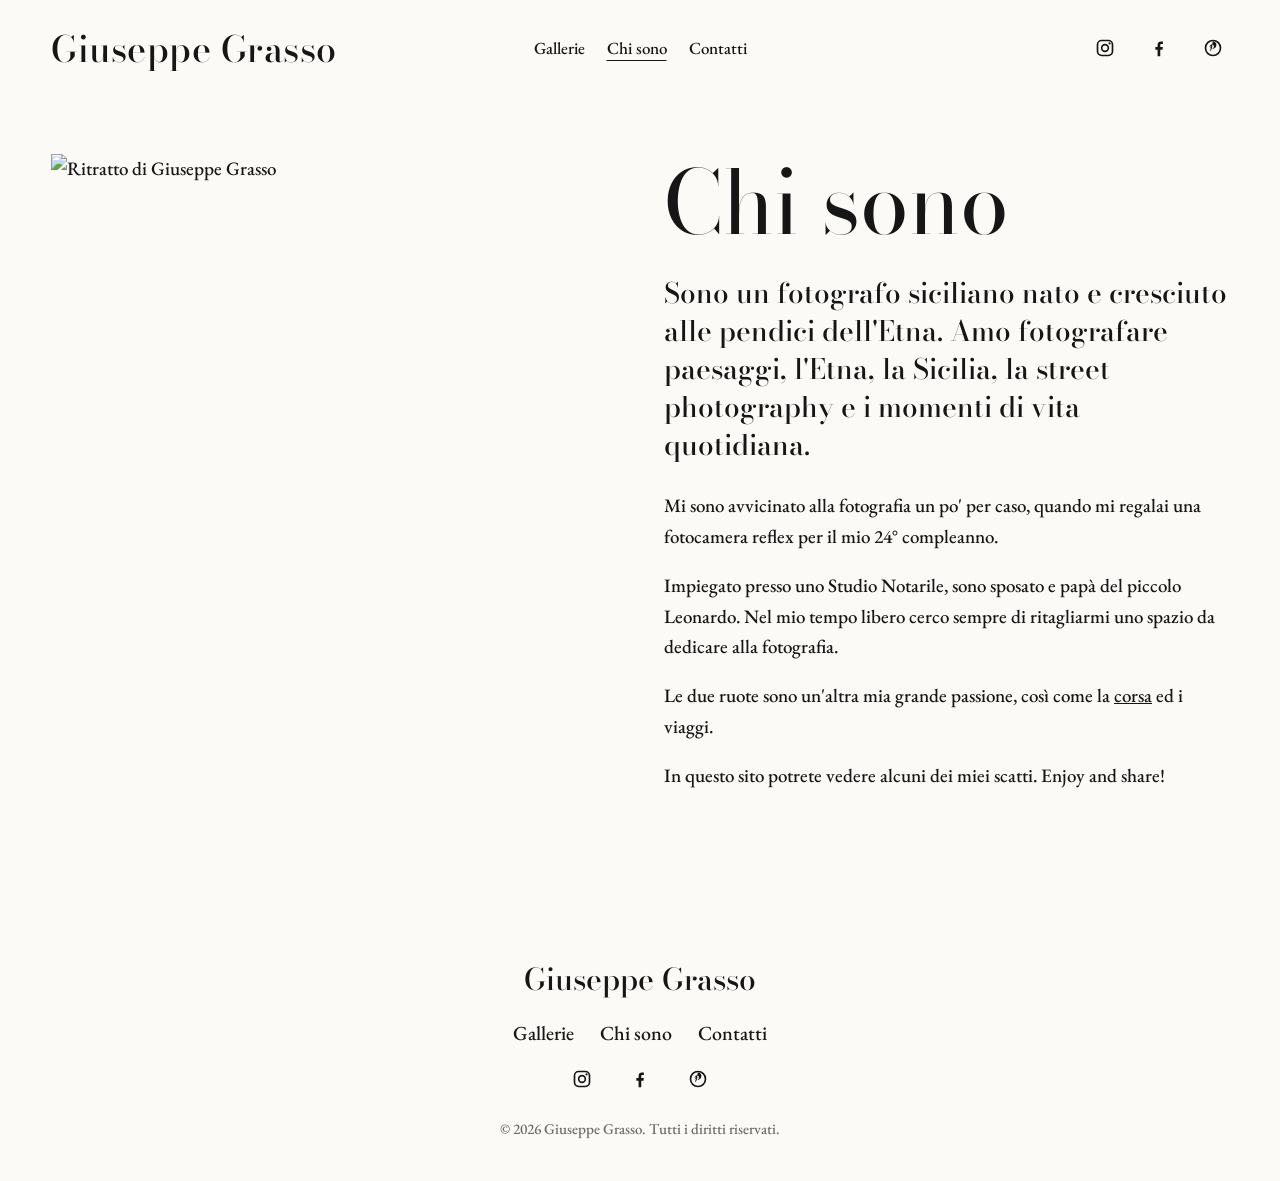
==== commit 153816d1: "Eliminata la pagina Home: il sito si apre sulle Gallerie Co-Authored-By: Claude Haiku 5.5 <noreply@a" ====
--- a/chi-sono.html
+++ b/chi-sono.html
@@ -19,9 +19,8 @@
 <body class="page-about">
 <header class="site-header">
   <div class="header-left">
-    <a class="brand" href="index.html">Giuseppe Grasso</a>
+    <a class="brand" href="gallerie.html">Giuseppe Grasso</a>
     <nav class="site-nav" aria-label="Principale">
-      <a href="index.html">Home</a>
       <a href="gallerie.html">Gallerie</a>
       <a href="chi-sono.html" aria-current="page">Chi sono</a>
       <a href="contatti.html">Contatti</a>
@@ -53,7 +52,6 @@
   <div class="footer-inner">
     <p class="footer-name">Giuseppe Grasso</p>
     <nav class="footer-nav" aria-label="Footer">
-      <a href="index.html">Home</a>
       <a href="gallerie.html">Gallerie</a>
       <a href="chi-sono.html">Chi sono</a>
       <a href="contatti.html">Contatti</a>
--- a/css/site.css
+++ b/css/site.css
@@ -36,6 +36,15 @@
   gap: 12px 24px; padding: 20px var(--gutter);
 }
 .header-left { display: flex; flex-wrap: wrap; align-items: center; gap: 10px 40px; }
+/* pagine interne: nome a sinistra (allineato alle foto), menu al centro, social a destra */
+.site-header:not(.site-header--home) { display: grid; grid-template-columns: 1fr auto 1fr; align-items: center; gap: 12px 24px; }
+.site-header:not(.site-header--home) .header-left { display: contents; }
+.site-header:not(.site-header--home) .site-nav { justify-content: center; }
+.site-header:not(.site-header--home) .header-social { justify-self: end; }
+@media (max-width: 719px) {
+  .site-header:not(.site-header--home) { display: flex; flex-wrap: wrap; justify-content: space-between; }
+  .site-header:not(.site-header--home) .header-left { display: flex; }
+}
 .header-social { display: flex; flex-wrap: wrap; gap: 6px 22px; }
 .header-social a { font-size: 13px; text-transform: uppercase; letter-spacing: .14em; text-decoration: none; padding: 4px 0; border-bottom: 1px solid transparent; }
 .header-social a:hover { border-bottom-color: var(--text); }
@@ -182,13 +191,25 @@
 .stack-head { margin-bottom: 48px; }
 .stack-head h2 { font-size: clamp(40px, 5vw, 64px); margin-bottom: 12px; }
 .stack-head p { color: var(--muted); font-size: 18px; margin: 0; }
-.stack-photos figure { margin: 0 0 clamp(72px, 10vw, 140px); }
-.stack-photos img { width: 100%; height: auto; background: var(--grey); }
+/* righe a altezza uniforme: ogni foto cresce in proporzione al proprio rapporto d'aspetto */
+.stack-photos { --gap: clamp(6px, 0.7vw, 12px); --rowh: 270px; }
+.stack-photos .row { display: flex; gap: var(--gap); margin-bottom: var(--gap); }
+.stack-photos .row:last-child { margin-bottom: 0; }
+.stack-photos figure { margin: 0; flex: var(--ar) 1 0; min-width: 0; }
+.stack-photos figure a { display: block; cursor: zoom-in; }
+.stack-photos img { display: block; width: 100%; height: auto; aspect-ratio: var(--ar); object-fit: cover; background: var(--grey); }
+.stack-photos .row.is-last { justify-content: flex-start; }
+.stack-photos .row.is-last figure { flex: none; width: calc(var(--rowh) * var(--ar)); }
+@media (max-width: 599px) {
+  .stack-photos .row { flex-direction: column; }
+  .stack-photos figure, .stack-photos .row.is-last figure { flex: none; width: 100%; }
+}
 .stack-foot {
   display: flex; flex-wrap: wrap; justify-content: space-between; align-items: center; gap: 20px;
   padding: 28px 0 72px; border-top: 1px solid var(--text);
 }
-.stack-pn { display: flex; flex-wrap: wrap; gap: 24px 40px; }
+.stack-pn { display: flex; flex-wrap: wrap; justify-content: space-between; width: 100%; gap: 24px 40px; }
+.stack-pn a[rel="next"] { margin-left: auto; text-align: right; }
 .stack-pn a { font-family: var(--serif); font-size: clamp(24px, 3vw, 34px); text-decoration: none; }
 .stack-pn a:hover { text-decoration: underline; text-underline-offset: 6px; }
 .btn-link {
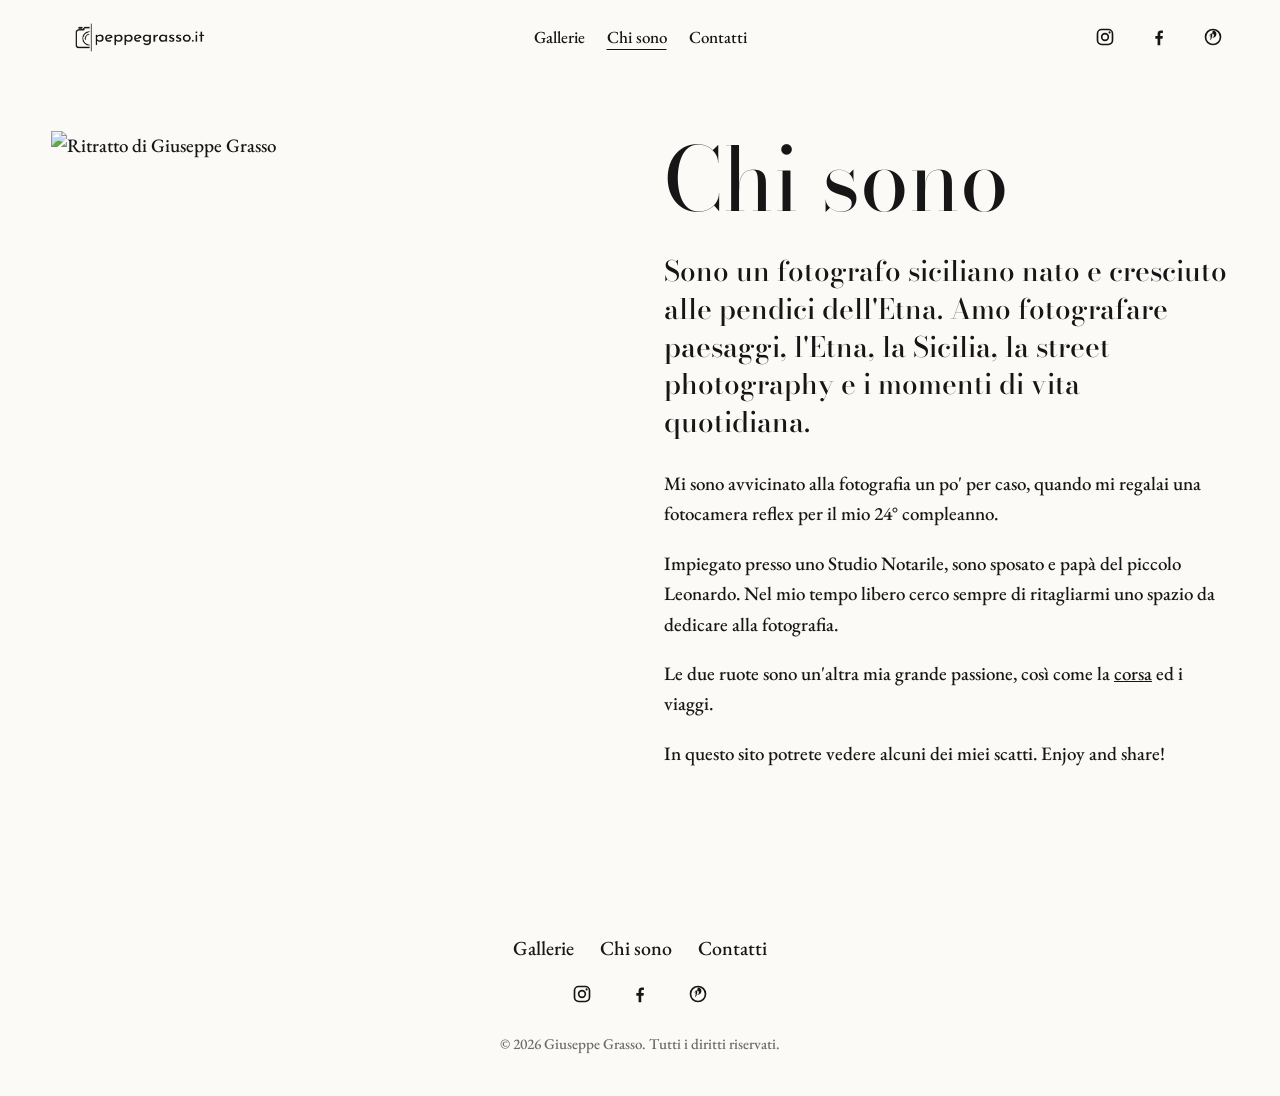
==== commit 69ef541b: "Logo nel header al posto del nome; footer senza nome in evidenza Co-Authored-By: Claude Haiku 5.5 <n" ====
--- a/chi-sono.html
+++ b/chi-sono.html
@@ -19,7 +19,7 @@
 <body class="page-about">
 <header class="site-header">
   <div class="header-left">
-    <a class="brand" href="gallerie.html">Giuseppe Grasso</a>
+    <a class="brand" href="gallerie.html"><img class="brand-logo" src="images/logo-header.png" alt="Giuseppe Grasso" width="1009" height="210"></a>
     <nav class="site-nav" aria-label="Principale">
       <a href="gallerie.html">Gallerie</a>
       <a href="chi-sono.html" aria-current="page">Chi sono</a>
@@ -50,7 +50,6 @@
 </main>
 <footer class="site-footer">
   <div class="footer-inner">
-    <p class="footer-name">Giuseppe Grasso</p>
     <nav class="footer-nav" aria-label="Footer">
       <a href="gallerie.html">Gallerie</a>
       <a href="chi-sono.html">Chi sono</a>
--- a/css/site.css
+++ b/css/site.css
@@ -49,6 +49,8 @@
 .header-social a { font-size: 13px; text-transform: uppercase; letter-spacing: .14em; text-decoration: none; padding: 4px 0; border-bottom: 1px solid transparent; }
 .header-social a:hover { border-bottom-color: var(--text); }
 .brand { font-family: var(--serif); font-size: 36px; font-weight: 500; white-space: nowrap; text-decoration: none; letter-spacing: .5px; }
+.brand-logo { display: block; width: auto; height: clamp(26px, 2.6vw, 40px); }
+body.is-index .brand-logo { filter: brightness(0) invert(1); }
 .site-nav { display: flex; flex-wrap: wrap; gap: 6px 22px; }
 .site-nav a {
   font-size: 17px; text-decoration: none; padding: 4px 0;
@@ -187,31 +189,26 @@
 .genre-nav .chip { text-decoration: none; display: inline-block; }
 .genre-nav .chip.is-active { background: var(--text); color: #fff; }
 .gallery-head { max-width: 1400px; }
-.stack { max-width: 1400px; margin: 0 auto; padding: 48px var(--gutter) 0; }
+.stack { max-width: 1920px; margin: 0 auto; padding: 48px var(--gutter) 0; }
 .stack-head { margin-bottom: 48px; }
 .stack-head h2 { font-size: clamp(40px, 5vw, 64px); margin-bottom: 12px; }
 .stack-head p { color: var(--muted); font-size: 18px; margin: 0; }
-/* righe a altezza uniforme: ogni foto cresce in proporzione al proprio rapporto d'aspetto */
-.stack-photos { --gap: clamp(6px, 0.7vw, 12px); --rowh: 270px; }
-.stack-photos .row { display: flex; gap: var(--gap); margin-bottom: var(--gap); }
-.stack-photos .row:last-child { margin-bottom: 0; }
-.stack-photos figure { margin: 0; flex: var(--ar) 1 0; min-width: 0; }
+/* colonne come nell'esempio: ogni foto mantiene la proporzione originale, più grande della vecchia griglia */
+.stack-photos { columns: 3; column-gap: clamp(10px, 1.4vw, 24px); }
+.stack-photos figure { margin: 0 0 clamp(10px, 1.4vw, 24px); break-inside: avoid; }
 .stack-photos figure a { display: block; cursor: zoom-in; }
-.stack-photos img { display: block; width: 100%; height: auto; aspect-ratio: var(--ar); object-fit: cover; background: var(--grey); }
-.stack-photos .row.is-last { justify-content: flex-start; }
-.stack-photos .row.is-last figure { flex: none; width: calc(var(--rowh) * var(--ar)); }
-@media (max-width: 599px) {
-  .stack-photos .row { flex-direction: column; }
-  .stack-photos figure, .stack-photos .row.is-last figure { flex: none; width: 100%; }
-}
+.stack-photos img { display: block; width: 100%; height: auto; background: var(--grey); }
+@media (max-width: 1023px) { .stack-photos { columns: 2; } }
+@media (max-width: 599px) { .stack-photos { columns: 1; } .stack-photos figure { margin-bottom: 24px; } }
 .stack-foot {
   display: flex; flex-wrap: wrap; justify-content: space-between; align-items: center; gap: 20px;
-  padding: 28px 0 72px; border-top: 1px solid var(--text);
+  padding: 28px 0 72px; border-top: 0;
 }
 .stack-pn { display: flex; flex-wrap: wrap; justify-content: space-between; width: 100%; gap: 24px 40px; }
 .stack-pn a[rel="next"] { margin-left: auto; text-align: right; }
 .stack-pn a { font-family: var(--serif); font-size: clamp(24px, 3vw, 34px); text-decoration: none; }
 .stack-pn a:hover { text-decoration: underline; text-underline-offset: 6px; }
+.stack-pn .arr { display: inline-block; text-decoration: none; }
 .btn-link {
   background: none; border: 0; padding: 0; font: inherit; font-size: 14px; cursor: pointer;
   text-decoration: underline; text-underline-offset: 4px; color: var(--text);
@@ -241,6 +238,32 @@
   .header-social { width: 100%; justify-content: flex-start; }
 }
 
+/* gallerie, ingresso: foto a tutto schermo con i nomi dei generi al centro */
+.genre-index { position: relative; height: 100vh; height: 100svh; min-height: 520px; overflow: hidden; background: #111; }
+.hero { position: absolute; inset: 0; }
+.hero::after { content: ""; position: absolute; inset: 0; background: rgba(0, 0, 0, .28); }
+.hero-img {
+  position: absolute; inset: 0; width: 100%; height: 100%; object-fit: cover;
+  opacity: 0; transition: opacity .6s ease;
+}
+.hero-img.is-on { opacity: 1; }
+.hero-names {
+  position: absolute; inset: 0; z-index: 1;
+  display: flex; flex-direction: row; flex-wrap: wrap; align-items: center; justify-content: center;
+  gap: 12px clamp(16px, 2.4vw, 44px); padding: 0 var(--gutter); text-align: center;
+}
+.hero-names a {
+  font-family: var(--serif); font-size: clamp(30px, 3.6vw, 84px); line-height: 1.05; white-space: nowrap;
+  color: #fff; text-decoration: none; transition: opacity .3s ease;
+}
+.hero-names a:focus-visible { outline: 1px solid #fff; outline-offset: 8px; }
+.hero-names:hover a:not(:hover) { opacity: .45; }
+/* con la foto a tutto schermo l'intestazione è bianca e sopra l'immagine */
+body.is-index .site-header { position: absolute; top: 0; left: 0; right: 0; z-index: 2; color: #fff; }
+body.is-index .site-header a { color: #fff; }
+body.is-index .site-header .brand { color: #fff; }
+body.is-index .site-footer { display: none; }
+
 /* icone social */
 .header-social a, .footer-social a { display: inline-flex; align-items: center; justify-content: center; line-height: 0; padding: 6px; }
 .header-social a svg { width: 20px; height: 20px; }
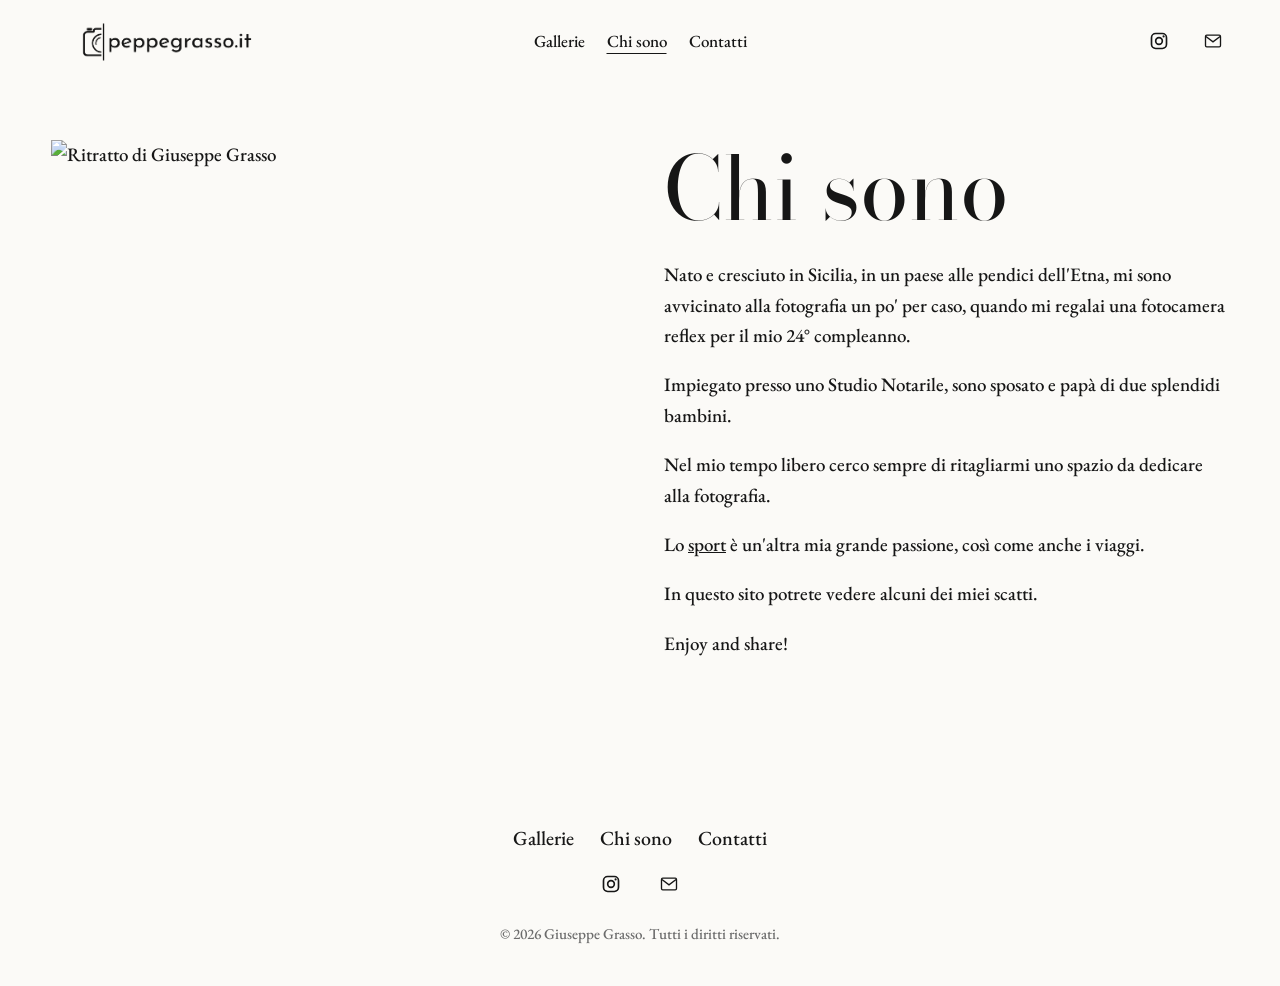
==== commit e8df2137: "Social: Instagram aggiornato, Facebook e Pinterest rimossi, icona mail; Chi sono e protezione immagi" ====
--- a/chi-sono.html
+++ b/chi-sono.html
@@ -27,10 +27,8 @@
     </nav>
   </div>
   <nav class="header-social" aria-label="Social">
-    <a href="https://www.instagram.com/giuseppegrasso.me/" rel="noopener" aria-label="Instagram" title="Instagram"><svg viewBox="0 0 24 24" width="20" height="20" aria-hidden="true" focusable="false"><rect x="3" y="3" width="18" height="18" rx="5" fill="none" stroke="currentColor" stroke-width="2"/><circle cx="12" cy="12" r="4" fill="none" stroke="currentColor" stroke-width="2"/><circle cx="17.5" cy="6.5" r="1.3" fill="currentColor"/></svg></a>
-    <a href="https://www.facebook.com/peppegrasso" rel="noopener" aria-label="Facebook" title="Facebook"><svg viewBox="0 0 24 24" width="20" height="20" aria-hidden="true" focusable="false"><path fill="currentColor" d="M13.5 22v-8h2.7l.4-3.2h-3.1V8.8c0-.9.3-1.5 1.6-1.5h1.6V4.4c-.3 0-1.3-.1-2.4-.1-2.4 0-4 1.4-4 4.1v2.4H7.6V14h2.7v8z"/></svg></a>
-    <a href="https://www.pinterest.it/giuseppegrasso/boards/" rel="noopener" aria-label="Pinterest" title="Pinterest"><svg viewBox="0 0 24 24" width="20" height="20" aria-hidden="true" focusable="false"><circle cx="12" cy="12" r="9" fill="none" stroke="currentColor" stroke-width="2"/><path fill="currentColor" d="M11 7.5c-1.9 0-3 1.3-3 2.8 0 .8.3 1.4.9 1.7.1 0 .2 0 .2-.1l.1-.4c0-.1 0-.2-.1-.3-.2-.2-.3-.5-.3-.9 0-1.2.9-2.3 2.3-2.3 1.3 0 2 .8 2 1.8 0 1.4-.6 2.5-1.5 2.5-.5 0-.9-.4-.8-1 .2-.7.5-1.5.5-2 0-.5-.3-.9-.8-.9-.6 0-1.1.6-1.1 1.5 0 .5.2.9.2.9l-.7 3c-.2.9 0 2 0 2.1h.1c.1-.1.9-1.1 1.2-2.1l.5-1.9c.2.5.9.9 1.7.9 2.2 0 3.7-2 3.7-4.7 0-2-1.7-3.9-4.3-3.9z"/></svg></a>
-  </nav>
+    <a href="https://www.instagram.com/peppegrasso.it/" rel="noopener" aria-label="Instagram" title="Instagram"><svg viewBox="0 0 24 24" width="20" height="20" aria-hidden="true" focusable="false"><rect x="3" y="3" width="18" height="18" rx="5" fill="none" stroke="currentColor" stroke-width="2"/><circle cx="12" cy="12" r="4" fill="none" stroke="currentColor" stroke-width="2"/><circle cx="17.5" cy="6.5" r="1.3" fill="currentColor"/></svg></a><a href="mailto:info@peppegrasso.it" aria-label="E-mail" title="E-mail"><svg viewBox="0 0 24 24" width="20" height="20" aria-hidden="true" focusable="false"><rect x="3" y="5" width="18" height="14" rx="1.5" fill="none" stroke="currentColor" stroke-width="1.6"/><path d="M3.5 6.5 12 13l8.5-6.5" fill="none" stroke="currentColor" stroke-width="1.6"/></svg></a>
+    </nav>
 </header>
 
 <main>
@@ -40,11 +38,12 @@
     </div>
     <div class="about-text">
       <h1>Chi sono</h1>
-      <p class="lead">Sono un fotografo siciliano nato e cresciuto alle pendici dell'Etna. Amo fotografare paesaggi, l'Etna, la Sicilia, la street photography e i momenti di vita quotidiana.</p>
-      <p>Mi sono avvicinato alla fotografia un po' per caso, quando mi regalai una fotocamera reflex per il mio 24° compleanno.</p>
-      <p>Impiegato presso uno Studio Notarile, sono sposato e papà del piccolo Leonardo. Nel mio tempo libero cerco sempre di ritagliarmi uno spazio da dedicare alla fotografia.</p>
-      <p>Le due ruote sono un'altra mia grande passione, così come la <a href="https://www.strava.com/athletes/12912325" rel="noopener">corsa</a> ed i viaggi.</p>
-      <p>In questo sito potrete vedere alcuni dei miei scatti. Enjoy and share!</p>
+      <p>Nato e cresciuto in Sicilia, in un paese alle pendici dell'Etna, mi sono avvicinato alla fotografia un po' per caso, quando mi regalai una fotocamera reflex per il mio 24° compleanno.</p>
+      <p>Impiegato presso uno Studio Notarile, sono sposato e papà di due splendidi bambini.</p>
+      <p>Nel mio tempo libero cerco sempre di ritagliarmi uno spazio da dedicare alla fotografia.</p>
+      <p>Lo <a href="https://www.strava.com/athletes/12912325" rel="noopener">sport</a> è un'altra mia grande passione, così come anche i viaggi.</p>
+      <p>In questo sito potrete vedere alcuni dei miei scatti.</p>
+      <p>Enjoy and share!</p>
     </div>
   </section>
 </main>
@@ -56,13 +55,12 @@
       <a href="contatti.html">Contatti</a>
     </nav>
     <p class="footer-social">
-      <a href="https://www.instagram.com/giuseppegrasso.me/" rel="noopener" aria-label="Instagram" title="Instagram"><svg viewBox="0 0 24 24" width="20" height="20" aria-hidden="true" focusable="false"><rect x="3" y="3" width="18" height="18" rx="5" fill="none" stroke="currentColor" stroke-width="2"/><circle cx="12" cy="12" r="4" fill="none" stroke="currentColor" stroke-width="2"/><circle cx="17.5" cy="6.5" r="1.3" fill="currentColor"/></svg></a>
-      <a href="https://www.facebook.com/peppegrasso" rel="noopener" aria-label="Facebook" title="Facebook"><svg viewBox="0 0 24 24" width="20" height="20" aria-hidden="true" focusable="false"><path fill="currentColor" d="M13.5 22v-8h2.7l.4-3.2h-3.1V8.8c0-.9.3-1.5 1.6-1.5h1.6V4.4c-.3 0-1.3-.1-2.4-.1-2.4 0-4 1.4-4 4.1v2.4H7.6V14h2.7v8z"/></svg></a>
-      <a href="https://www.pinterest.it/giuseppegrasso/boards/" rel="noopener" aria-label="Pinterest" title="Pinterest"><svg viewBox="0 0 24 24" width="20" height="20" aria-hidden="true" focusable="false"><circle cx="12" cy="12" r="9" fill="none" stroke="currentColor" stroke-width="2"/><path fill="currentColor" d="M11 7.5c-1.9 0-3 1.3-3 2.8 0 .8.3 1.4.9 1.7.1 0 .2 0 .2-.1l.1-.4c0-.1 0-.2-.1-.3-.2-.2-.3-.5-.3-.9 0-1.2.9-2.3 2.3-2.3 1.3 0 2 .8 2 1.8 0 1.4-.6 2.5-1.5 2.5-.5 0-.9-.4-.8-1 .2-.7.5-1.5.5-2 0-.5-.3-.9-.8-.9-.6 0-1.1.6-1.1 1.5 0 .5.2.9.2.9l-.7 3c-.2.9 0 2 0 2.1h.1c.1-.1.9-1.1 1.2-2.1l.5-1.9c.2.5.9.9 1.7.9 2.2 0 3.7-2 3.7-4.7 0-2-1.7-3.9-4.3-3.9z"/></svg></a>
-    </p>
+      <a href="https://www.instagram.com/peppegrasso.it/" rel="noopener" aria-label="Instagram" title="Instagram"><svg viewBox="0 0 24 24" width="20" height="20" aria-hidden="true" focusable="false"><rect x="3" y="3" width="18" height="18" rx="5" fill="none" stroke="currentColor" stroke-width="2"/><circle cx="12" cy="12" r="4" fill="none" stroke="currentColor" stroke-width="2"/><circle cx="17.5" cy="6.5" r="1.3" fill="currentColor"/></svg></a><a href="mailto:info@peppegrasso.it" aria-label="E-mail" title="E-mail"><svg viewBox="0 0 24 24" width="20" height="20" aria-hidden="true" focusable="false"><rect x="3" y="5" width="18" height="14" rx="1.5" fill="none" stroke="currentColor" stroke-width="1.6"/><path d="M3.5 6.5 12 13l8.5-6.5" fill="none" stroke="currentColor" stroke-width="1.6"/></svg></a>
+      </p>
     <p class="footer-copy">&copy; 2026 Giuseppe Grasso. Tutti i diritti riservati.</p>
   </div>
 </footer>
 
+<script src="js/protect.js"></script>
 </body>
 </html>
--- a/css/site.css
+++ b/css/site.css
@@ -49,7 +49,7 @@
 .header-social a { font-size: 13px; text-transform: uppercase; letter-spacing: .14em; text-decoration: none; padding: 4px 0; border-bottom: 1px solid transparent; }
 .header-social a:hover { border-bottom-color: var(--text); }
 .brand { font-family: var(--serif); font-size: 36px; font-weight: 500; white-space: nowrap; text-decoration: none; letter-spacing: .5px; }
-.brand-logo { display: block; width: auto; height: clamp(26px, 2.6vw, 40px); }
+.brand-logo { display: block; width: auto; height: clamp(34px, 3.4vw, 52px); }
 body.is-index .brand-logo { filter: brightness(0) invert(1); }
 .site-nav { display: flex; flex-wrap: wrap; gap: 6px 22px; }
 .site-nav a {
@@ -268,3 +268,34 @@
 .header-social a, .footer-social a { display: inline-flex; align-items: center; justify-content: center; line-height: 0; padding: 6px; }
 .header-social a svg { width: 20px; height: 20px; }
 .footer-social a svg { width: 20px; height: 20px; }
+
+/* pagina Contatti: stile essenziale, come nell'esempio */
+.contact-page { padding: 120px var(--gutter) 40px; }
+.cp-wrap { max-width: 640px; margin: 0 0 0 12vw; }
+.cp-lead { font-family: var(--serif); font-weight: 400; font-size: clamp(30px, 3vw, 42px); line-height: 1.25; margin: 0 0 80px; }
+.cp-form { display: block; }
+.cf { margin-bottom: 36px; }
+.cf label { display: block; font-family: var(--sans); font-size: 17px; margin-bottom: 4px; }
+.cf label span { color: var(--muted); font-size: 15px; }
+.cf input, .cf textarea {
+  width: 100%; font: inherit; font-size: 17px; padding: 8px 0; border: 0; border-bottom: 1px solid var(--text);
+  background: transparent; border-radius: 0; resize: vertical; outline: none;
+}
+.cf input:focus, .cf textarea:focus { border-bottom-width: 2px; }
+.cbtn {
+  font-family: var(--sans); font-size: 17px; padding: 14px 40px; background: transparent; color: var(--text);
+  border: 1px solid var(--text); cursor: pointer; margin-top: 12px;
+}
+.cbtn:hover { background: var(--text); color: #fff; }
+.cp-info { display: grid; grid-template-columns: 1fr 1fr; gap: 40px; margin-top: 120px; }
+.cp-info h2 { font-family: var(--serif); font-weight: 400; font-size: 34px; margin: 0 0 16px; }
+.cp-info p { font-family: var(--sans); font-size: 17px; margin: 0 0 6px; }
+.cp-info a { color: var(--text); }
+@media (max-width: 719px) {
+  .cp-wrap { margin-left: 0; }
+  .cp-lead { margin-bottom: 48px; }
+  .cp-info { grid-template-columns: 1fr; margin-top: 80px; }
+}
+.cp-wrap .g-recaptcha { min-height: 78px; margin: 8px 0 0; }
+/* immagini: niente selezione né trascinamento */
+img { -webkit-user-drag: none; user-select: none; -webkit-user-select: none; }
